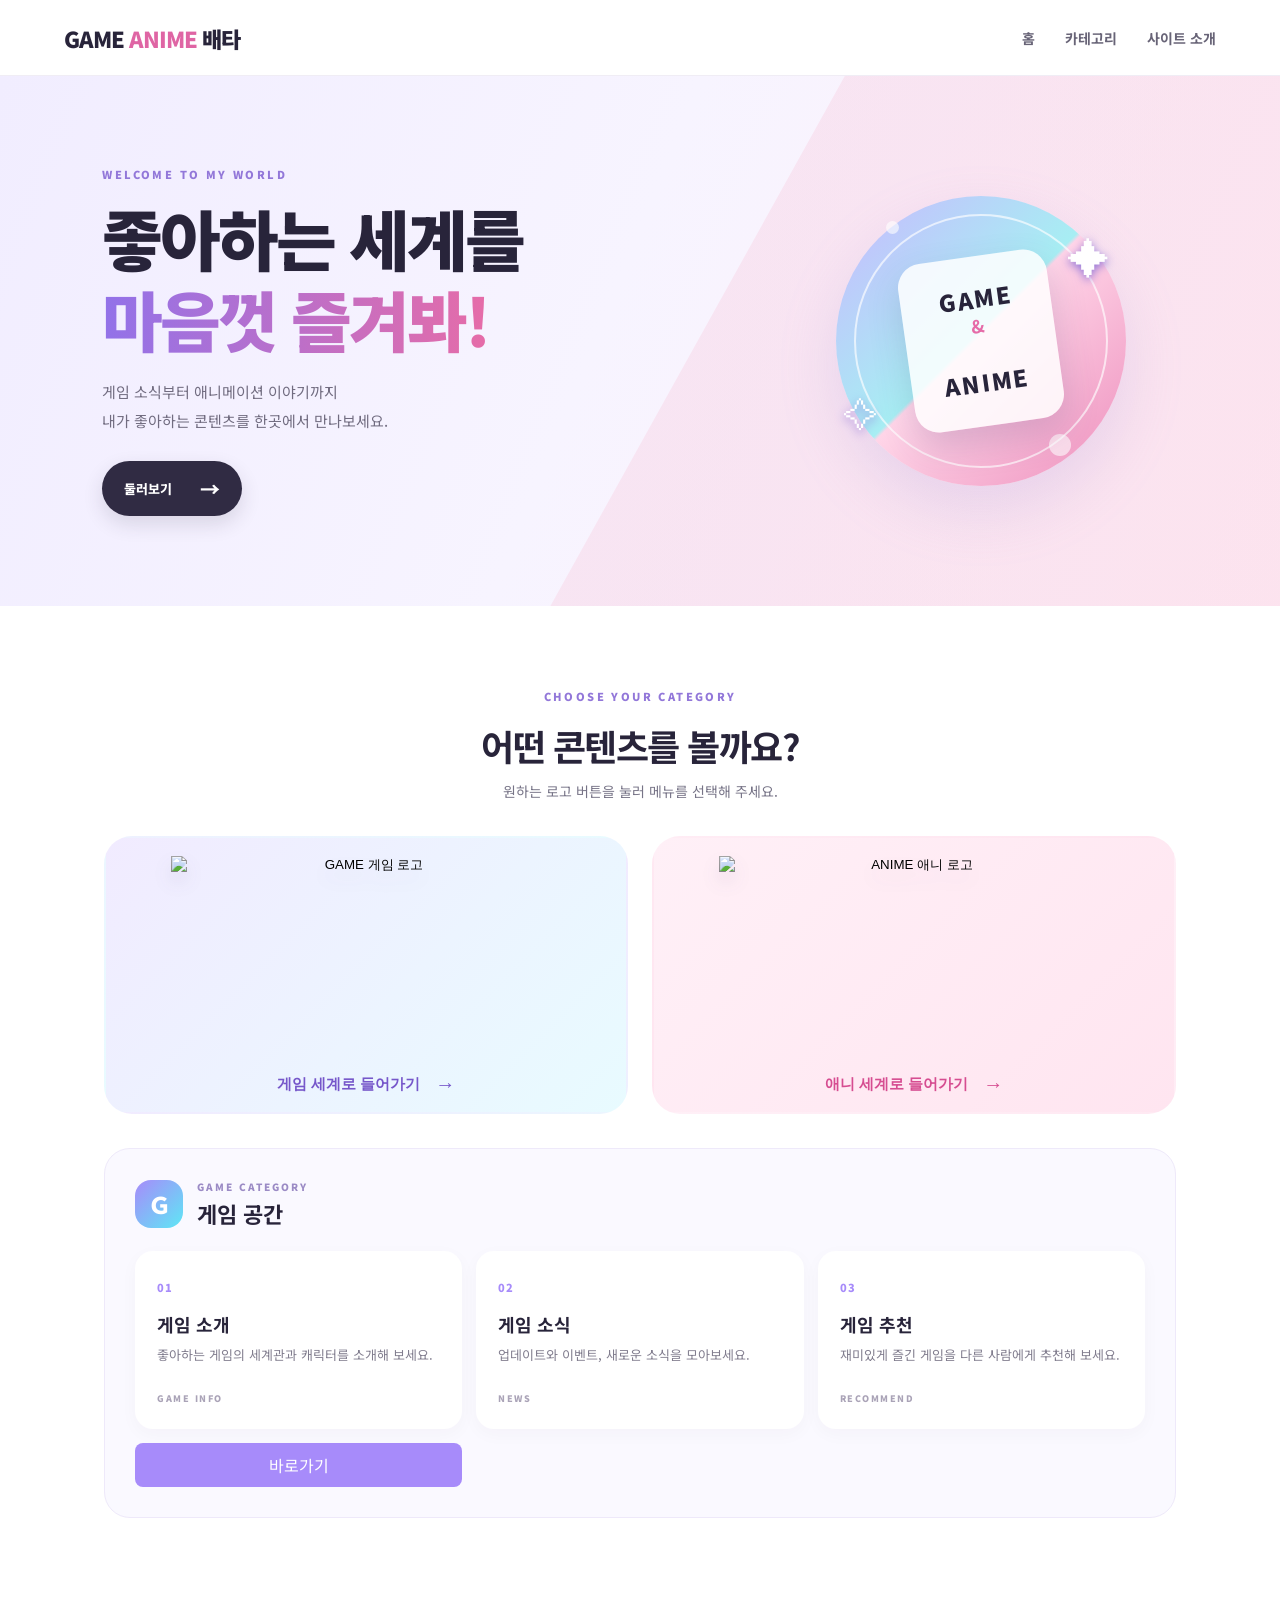
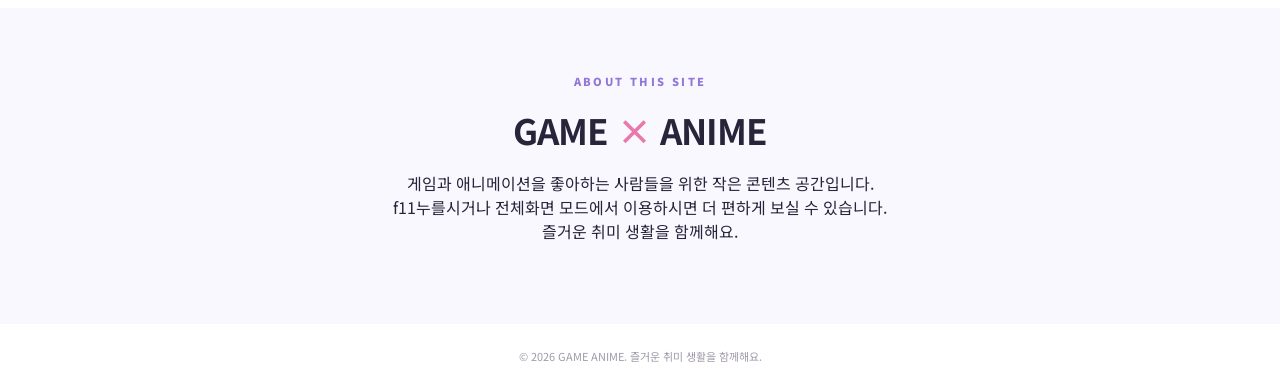
==== index.html @ bd2f6712 "Add files via upload" ====
<!DOCTYPE html>
<html lang="ko">
<head>
  <meta charset="UTF-8">
  <meta name="viewport" content="width=device-width, initial-scale=1.0">
  <meta name="description" content="게임과 애니메이션을 한곳에서 만나는 GAME ANIME 공간">
  <title>GAME ANIME | 게임 애니</title>
  <link rel="stylesheet" href="style.css">
</head>
<body>
  <header class="topbar">
    <a class="brand" href="#home">GAME <span>ANIME</span> 배타</a>
    <nav aria-label="주 메뉴">
      <a href="#home">홈</a>
      <a href="#choose">카테고리</a>
      <a href="#about">사이트 소개</a>
    </nav>
  </header>

  <main id="home">
    <section class="hero">
      <div class="hero-copy">
        <p class="eyebrow">WELCOME TO MY WORLD</p>
        <h1>좋아하는 세계를<br><span>마음껏 즐겨봐!</span></h1>
        <p class="intro">게임 소식부터 애니메이션 이야기까지<br>내가 좋아하는 콘텐츠를 한곳에서 만나보세요.</p>
        <a class="start-link" href="#choose">둘러보기 <span>→</span></a>
      </div>
      <div class="hero-decoration" aria-hidden="true">
        <span class="sparkle s1">✦</span><span class="sparkle s2">✧</span>
        <span class="circle c1"></span><span class="circle c2"></span>
        <div class="mini-card">GAME<br><b>&</b><br>ANIME</div>
      </div>
    </section>

    <section class="choose-section" id="choose">
      <div class="section-title">
        <p class="eyebrow">CHOOSE YOUR CATEGORY</p>
        <h2>어떤 콘텐츠를 볼까요?</h2>
        <p>원하는 로고 버튼을 눌러 메뉴를 선택해 주세요.</p>
      </div>
      <div class="category-buttons">
        <button class="category-button game-button" data-target="game-panel" aria-controls="game-panel" aria-pressed="true">
          <span class="logo-wrap"><img src="images/game_logo.png" alt="GAME 게임 로고"></span>
          <span class="button-caption">게임 세계로 들어가기 <b>→</b></span>
        </button>
        <button class="category-button anime-button" data-target="anime-panel" aria-controls="anime-panel" aria-pressed="false">
          <span class="logo-wrap"><img src="images/anime_logo.png" alt="ANIME 애니 로고"></span>
          <span class="button-caption">애니 세계로 들어가기 <b>→</b></span>
        </button>
      </div>

      <section id="game-panel" class="content-panel game-panel active" aria-live="polite">
        <div class="panel-heading"><span class="panel-icon">Ｇ</span><div><p>GAME CATEGORY</p><h3>게임 공간</h3></div></div>
        <div class="content-cards">
          <article class="content-card"><span class="card-number">01</span><h4>게임 소개</h4><p>좋아하는 게임의 세계관과 캐릭터를 소개해 보세요.</p><span class="card-tag">GAME INFO</span></article>
          <article class="content-card"><span class="card-number">02</span><h4>게임 소식</h4><p>업데이트와 이벤트, 새로운 소식을 모아보세요.</p><span class="card-tag">NEWS</span></article>
          <article class="content-card"><span class="card-number">03</span><h4>게임 추천</h4><p>재미있게 즐긴 게임을 다른 사람에게 추천해 보세요.</p><span class="card-tag">RECOMMEND</span></article>
          <a id="c1" href="index1.html">바로가기</a>
        </div>
      </section>

      <section id="anime-panel" class="content-panel anime-panel" aria-live="polite">
        <div class="panel-heading"><span class="panel-icon">Ａ</span><div><p>ANIME CATEGORY</p><h3>애니 공간</h3></div></div>
        <div class="content-cards">
          <article class="content-card"><span class="card-number">01</span><h4>애니 소개</h4><p>작품의 줄거리와 등장인물, 장르를 정리해 보세요.</p><span class="card-tag">ANIME INFO</span></article>
          <article class="content-card"><span class="card-number">02</span><h4>애니 소식</h4><p>신작 애니와 방영 소식을 확인하는 공간입니다.</p><span class="card-tag">NEWS</span></article>
          <article class="content-card"><span class="card-number">03</span><h4>애니 추천</h4><p>좋아하는 작품과 감상평을 함께 나눠보세요.</p><span class="card-tag">RECOMMEND</span></article>
          <a id="c2" href="index2.html">바로가기</a>
        </div>
      </section>
    </section>

    <section class="about-section" id="about">
      <p class="eyebrow">ABOUT THIS SITE</p>
      <h2>GAME <span>×</span> ANIME</h2>
      <p>게임과 애니메이션을 좋아하는 사람들을 위한 작은 콘텐츠 공간입니다. <br>
      f11누를시거나 전체화면 모드에서 이용하시면 더 편하게 보실 수 있습니다. <br>
      즐거운 취미 생활을 함께해요.</p>
      </p>
    </section>
  </main>
  <footer>© 2026 GAME ANIME. 즐거운 취미 생활을 함께해요.</footer>
  <script src="script.js"></script>

<meta name="viewport" content="width=device-width, initial-scale=1, viewport-fit=cover" />
<meta name="apple-mobile-web-app-capable" content="yes" />
<meta name="apple-mobile-web-app-status-bar-style" content="default" />
<meta name="apple-mobile-web-app-title" content="GAME WORLD" />



</body>
</html>
---- style.css ----
@import url('https://fonts.googleapis.com/css2?family=Noto+Sans+KR:wght@400;500;600;700;800;900&display=swap');

:root {
    --purple: #a78bfa;
    --cyan: #5ee7f5;
    --pink: #f7c8dc;
    --deep-pink: #e85b9b;
    --ink: #28243a;
    --muted: #777487
}

* {
    box-sizing: border-box
}

html {
    scroll-behavior: smooth
}

body {
    margin: 0;
    font-family: 'Noto Sans KR', sans-serif;
    color: var(--ink);
    background: #fff
}

a {
    color: inherit;
    text-decoration: none
}

.topbar {
    height: 76px;
    padding: 0 max(5vw, 24px);
    display: flex;
    align-items: center;
    justify-content: space-between;
    background: rgba(255, 255, 255, .92);
    position: sticky;
    top: 0;
    z-index: 10;
    border-bottom: 1px solid #f0edf5;
    backdrop-filter: blur(12px)
}

.brand {
    font-size: 22px;
    font-weight: 900;
    letter-spacing: -1px
}

.brand span {
    color: #df65a4
}

.topbar nav {
    display: flex;
    gap: 30px;
    font-size: 14px;
    font-weight: 700;
    color: #686477
}

.topbar nav a:hover {
    color: #9273e9
}

.hero {
    min-height: 510px;
    padding: 90px max(8vw, 28px);
    position: relative;
    overflow: hidden;
    display: flex;
    align-items: center;
    background: linear-gradient(112deg, #f1edff 0%, #f7f4ff 47%, #fff1f8 100%)
}

.hero:after {
    content: "";
    position: absolute;
    inset: 0;
    background: linear-gradient(120deg, rgba(167, 139, 250, .18) 0 48%, rgba(247, 200, 220, .34) 48% 100%);
    clip-path: polygon(66% 0, 100% 0, 100% 100%, 43% 100%);
    pointer-events: none
}

.hero-copy {
    position: relative;
    z-index: 1
}

.eyebrow {
    font-size: 11px;
    font-weight: 900;
    letter-spacing: 2.4px;
    color: #9277d9;
    margin: 0 0 15px
}

.hero h1 {
    font-size: clamp(38px, 6vw, 66px);
    line-height: 1.22;
    letter-spacing: -3px;
    margin: 0;
    font-weight: 900
}

.hero h1 span {
    background: linear-gradient(90deg, #9272e9, #e66ca8);
    -webkit-background-clip: text;
    background-clip: text;
    color: transparent
}

.intro {
    font-size: 15px;
    line-height: 1.9;
    color: #716c80;
    margin: 20px 0 26px
}

.start-link {
    display: inline-flex;
    align-items: center;
    gap: 28px;
    padding: 13px 22px;
    border-radius: 30px;
    background: #302b43;
    color: white;
    font-size: 13px;
    font-weight: 800;
    box-shadow: 0 8px 20px #302b4324
}

.start-link span {
    font-size: 20px
}

.hero-decoration {
    position: absolute;
    right: 12%;
    top: 50%;
    transform: translateY(-50%);
    width: 290px;
    height: 290px;
    border-radius: 50%;
    background: linear-gradient(135deg, #c9b8ff, #a7eef3 48%, #ffd5e8 49%, #ed8ebc);
    box-shadow: 0 25px 60px #a18bd533;
    display: grid;
    place-items: center;
    z-index: 1
}

.hero-decoration:before {
    content: "";
    position: absolute;
    inset: 18px;
    border: 2px solid #ffffffa8;
    border-radius: 50%
}

.mini-card {
    width: 150px;
    height: 170px;
    border-radius: 24px;
    background: #ffffffd9;
    display: grid;
    place-content: center;
    text-align: center;
    font-size: 23px;
    font-weight: 900;
    line-height: 1.3;
    letter-spacing: 2px;
    transform: rotate(-8deg);
    box-shadow: 0 15px 35px #51427b30
}

.mini-card b {
    font-size: 18px;
    color: #e66ca8
}

.sparkle {
    position: absolute;
    color: white;
    text-shadow: 0 3px 10px #9075d8
}

.s1 {
    font-size: 42px;
    right: 16px;
    top: 30px
}

.s2 {
    font-size: 34px;
    left: 8px;
    bottom: 48px
}

.circle {
    position: absolute;
    border-radius: 50%;
    background: #fff9
}

.c1 {
    width: 22px;
    height: 22px;
    right: 55px;
    bottom: 30px
}

.c2 {
    width: 13px;
    height: 13px;
    left: 50px;
    top: 25px
}

.choose-section {
    padding: 82px 24px 90px;
    max-width: 1120px;
    margin: auto
}

.section-title {
    text-align: center;
    margin-bottom: 35px
}

.section-title h2 {
    font-size: clamp(26px, 4vw, 36px);
    margin: 0 0 10px;
    letter-spacing: -1.5px
}

.section-title>p:last-child {
    color: var(--muted);
    font-size: 14px;
    margin: 0
}

.category-buttons {
    display: grid;
    grid-template-columns: 1fr 1fr;
    gap: 24px;
    margin-bottom: 34px
}

.category-button {
    border: 2px solid transparent;
    border-radius: 28px;
    padding: 18px 20px 16px;
    cursor: pointer;
    transition: .22s;
    min-width: 0;
    text-align: center
}

.game-button {
    background: linear-gradient(135deg, #f1ebff, #e8fbff)
}

.anime-button {
    background: linear-gradient(135deg, #fff0f7, #ffe5f0)
}

.category-button:hover {
    transform: translateY(-5px);
    box-shadow: 0 16px 35px #493c6418
}

.category-button.selected {
    border-color: #a78bfa;
    box-shadow: 0 12px 30px #a78bfa30
}

.anime-button.selected {
    border-color: #e85b9b;
    box-shadow: 0 12px 30px #e85b9b25
}

.logo-wrap {
    height: 210px;
    display: flex;
    align-items: center;
    justify-content: center
}

.logo-wrap img {
    width: min(100%, 390px);
    height: 100%;
    object-fit: contain;
    filter: drop-shadow(0 10px 9px #44335b18);
    transition: transform .2s
}

.category-button:hover img {
    transform: scale(1.04)
}

.button-caption {
    display: flex;
    justify-content: center;
    align-items: center;
    gap: 15px;
    font-weight: 900;
    font-size: 15px;
    padding-top: 7px
}

.game-button .button-caption {
    color: #7657ca
}

.anime-button .button-caption {
    color: #d64d91
}

.button-caption b {
    font-size: 20px
}

.content-panel {
    display: none;
    border-radius: 26px;
    padding: 30px;
    background: #faf9ff;
    border: 1px solid #eee9fa
}

.content-panel.active {
    display: block;
    animation: fade .25s ease
}

.anime-panel {
    background: #fff8fb;
    border-color: #f8e4ee
}

@keyframes fade {
    from {
        opacity: 0;
        transform: translateY(8px)
    }

    to {
        opacity: 1;
        transform: translateY(0)
    }
}

.panel-heading {
    display: flex;
    align-items: center;
    gap: 14px;
    margin-bottom: 22px
}

.panel-icon {
    width: 48px;
    height: 48px;
    display: grid;
    place-items: center;
    border-radius: 16px;
    background: linear-gradient(135deg, var(--purple), var(--cyan));
    color: white;
    font-size: 23px;
    font-weight: 900
}

.anime-panel .panel-icon {
    background: linear-gradient(135deg, var(--pink), var(--deep-pink))
}

.panel-heading p {
    font-size: 10px;
    letter-spacing: 2px;
    font-weight: 900;
    color: #9b8bc5;
    margin: 0 0 3px
}

.anime-panel .panel-heading p {
    color: #d77da8
}

.panel-heading h3 {
    font-size: 22px;
    margin: 0
}

.content-cards {
    display: grid;
    grid-template-columns: repeat(3, 1fr);
    gap: 14px
}

.content-cards>#c1 {
    display: inline-block;
    text-decoration: none;
    color: #fff;
    background: #a78bfa;
    padding: 10px 20px;
    border-radius: 8px;
    text-align: center;
}

.content-cards>#c1:hover {
    background: #9272e9;
}

.content-cards>#c2 {
    display: inline-block;
    text-decoration: none;
    color: #fff;
    background: #ff94c4;
    padding: 10px 20px;
    border-radius: 8px;
    text-align: center;
}

.content-cards>#c2:hover {
    background: #ff60a7;
}

.content-card {
    background: white;
    border-radius: 18px;
    padding: 22px;
    min-height: 175px;
    position: relative;
    box-shadow: 0 5px 18px #33224b08
}

.card-number {
    font-size: 11px;
    color: #a78bfa;
    font-weight: 900;
    letter-spacing: 1px
}

.anime-panel .card-number {
    color: #e879aa
}

.content-card h4 {
    font-size: 18px;
    margin: 14px 0 7px
}

.content-card p {
    font-size: 13px;
    line-height: 1.7;
    color: #817d8e;
    margin: 0 0 17px
}

.card-tag {
    font-size: 9px;
    letter-spacing: 1.5px;
    color: #aaa3b7;
    font-weight: 900
}

.about-section {
    text-align: center;
    padding: 65px 20px;
    background: #faf8ff
}

.about-section h2 {
    font-size: 35px;
    letter-spacing: -1px;
    margin: 0 0 10px
}

.about-section h2 span {
    color: #e879aa
}

.about-section>p:last-child {
    font-size: 14px;
    color: var(--muted)
}

footer {
    text-align: center;
    padding: 24px;
    color: #a09aaa;
    font-size: 11px
}

@media(max-width:760px) {
    .hero {
        min-height: 600px;
        align-items: flex-start;
        padding-top: 75px
    }

    .hero-decoration {
        width: 190px;
        height: 190px;
        right: 8%;
        top: auto;
        bottom: 35px;
        transform: none
    }

    .mini-card {
        width: 105px;
        height: 120px;
        font-size: 17px
    }

    .s1 {
        font-size: 28px
    }

    .hero h1 {
        font-size: 45px
    }

    .topbar nav {
        gap: 14px;
        font-size: 12px
    }

    .category-buttons {
        gap: 13px
    }

    .category-button {
        padding: 12px;
        border-radius: 20px
    }

    .logo-wrap {
        height: 145px
    }

    .button-caption {
        font-size: 12px;
        gap: 6px
    }

    .content-cards {
        grid-template-columns: 1fr
    }

    .content-card {
        min-height: 140px
    }

    .content-panel {
        padding: 20px
    }
}

@media(max-width:440px) {
    .brand {
        font-size: 18px
    }

    .topbar {
        padding: 0 16px
    }

    .topbar nav {
        gap: 10px
    }

    .hero h1 {
        font-size: 39px
    }

    .category-buttons {
        grid-template-columns: 1fr
    }

    .logo-wrap {
        height: 170px
    }

    .category-button {
        padding: 14px
    }

    .choose-section {
        padding: 60px 17px
    }

    .section-title h2 {
        font-size: 27px
    }
}
*,
*::before,
*::after {
  box-sizing: border-box;
}

html,
body {
  margin: 0;
  padding: 0;
  width: 100%;
  max-width: 100vw;
  overflow-x: hidden;
  -webkit-tap-highlight-color: transparent;
}

img,
svg,
video {
  max-width: 100%;
  height: auto;
  display: block;
}

button,
a,
input,
select {
  max-width: 100%;
  touch-action: manipulation;
  overflow-wrap: anywhere;
}

button,
.touch-btn {
  min-height: 44px;
}

.grid-container {
  display: grid;
  gap: 16px;
  width: 100%;
  padding: 16px;
  grid-template-columns: repeat(4, minmax(0, 1fr));
}

@media (max-width: 1023px) {
  .grid-container {
    grid-template-columns: repeat(2, minmax(0, 1fr));
    gap: 14px;
    padding: 14px;
  }
}

@media (max-width: 600px) {
  .grid-container {
    grid-template-columns: minmax(0, 1fr);
    gap: 12px;
    padding: 12px;
  }
}

.auth-bar {
  display: flex;
  flex-wrap: wrap;
  align-items: center;
  gap: 8px;
  padding: 10px 14px;
}

html,
body {
  min-height: 100dvh;
  padding-top: env(safe-area-inset-top);
  padding-bottom: env(safe-area-inset-bottom);
  padding-left: env(safe-area-inset-left);
  padding-right: env(safe-area-inset-right);
  -webkit-text-size-adjust: 100%;
}

/* iOS 입력 시 자동 줌인 방지(16px 이상) */
input,
select,
textarea {
  font-size: 16px;
}

/* 터치 버튼·카드에서 불필요한 롱프레스 메뉴/선택 방지 */
button,
.touch-btn,
.card-action {
  -webkit-touch-callout: none;
  -webkit-user-select: none;
  user-select: none;
  touch-action: manipulation;
}

/* 하단 고정 바가 있다면 iOS 홈 인디케이터 영역 확보 */
.bottom-bar {
  padding-bottom: calc(10px + env(safe-area-inset-bottom));
}
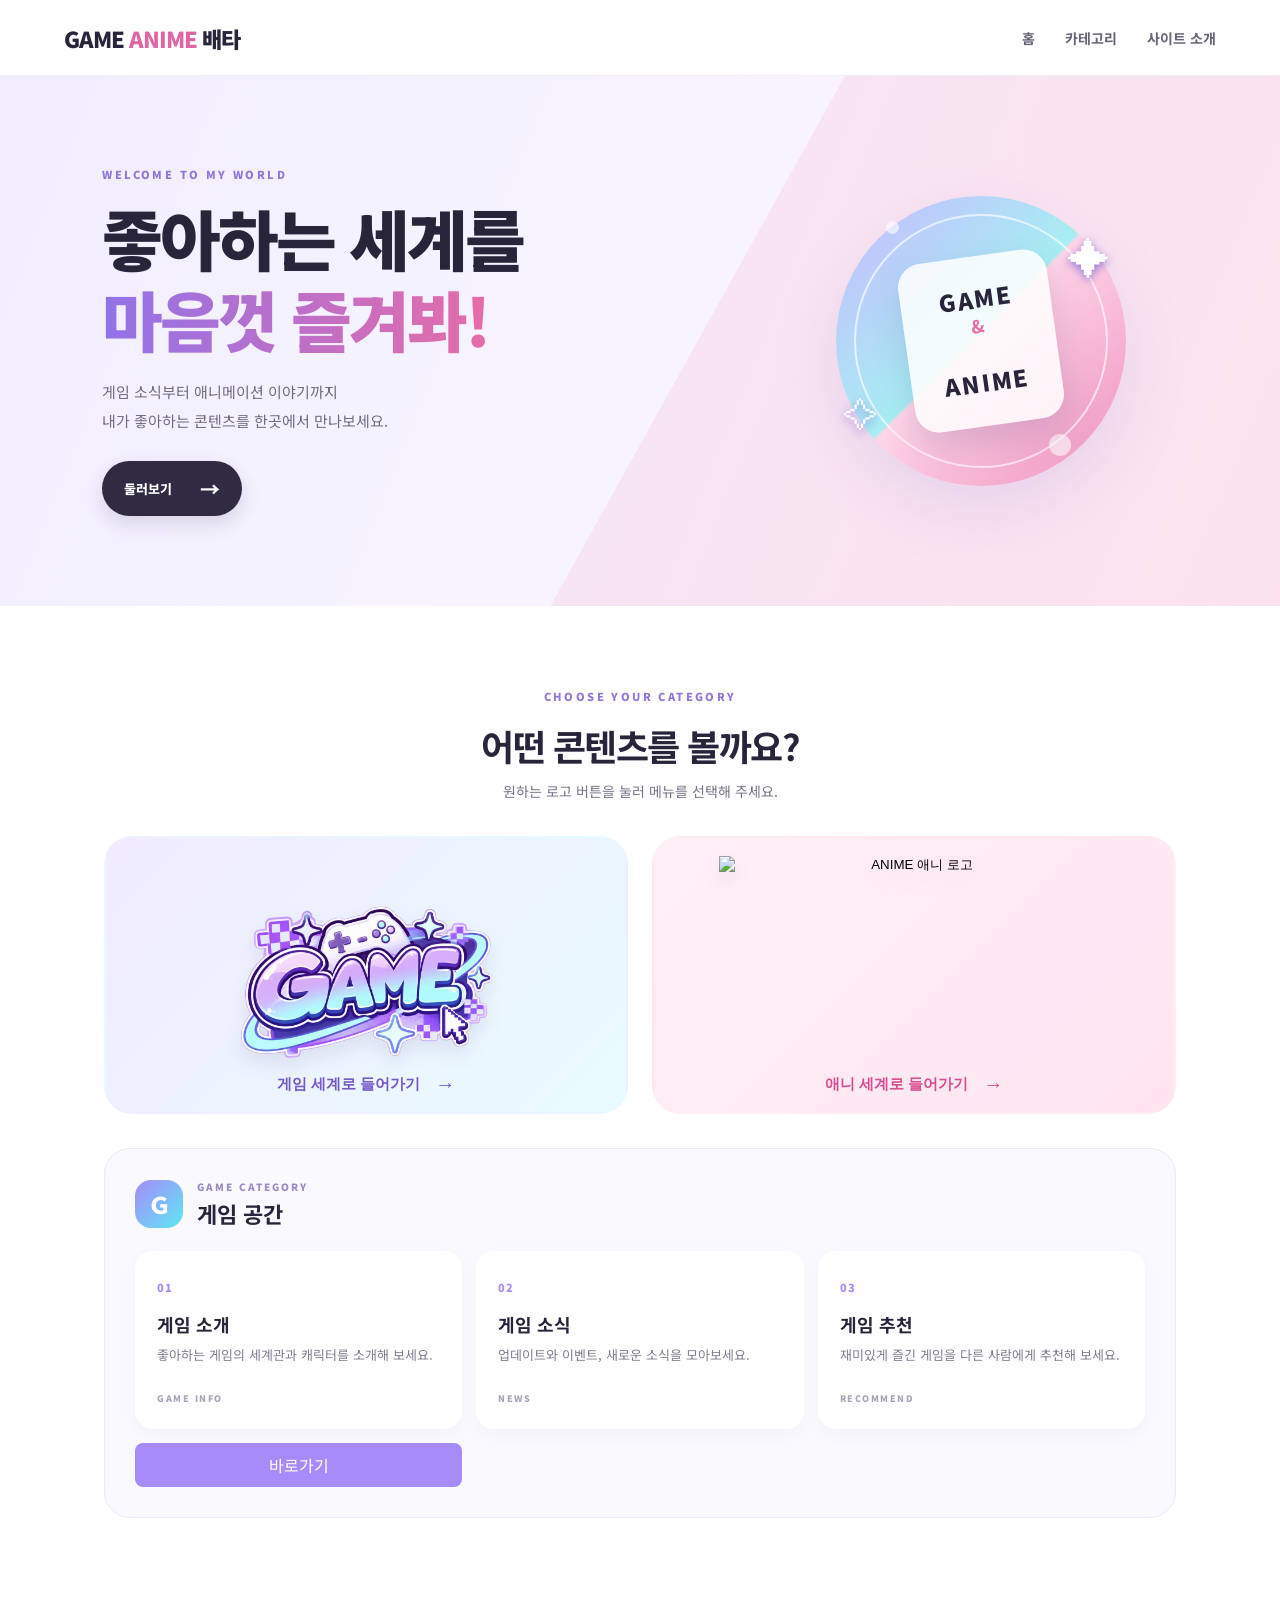
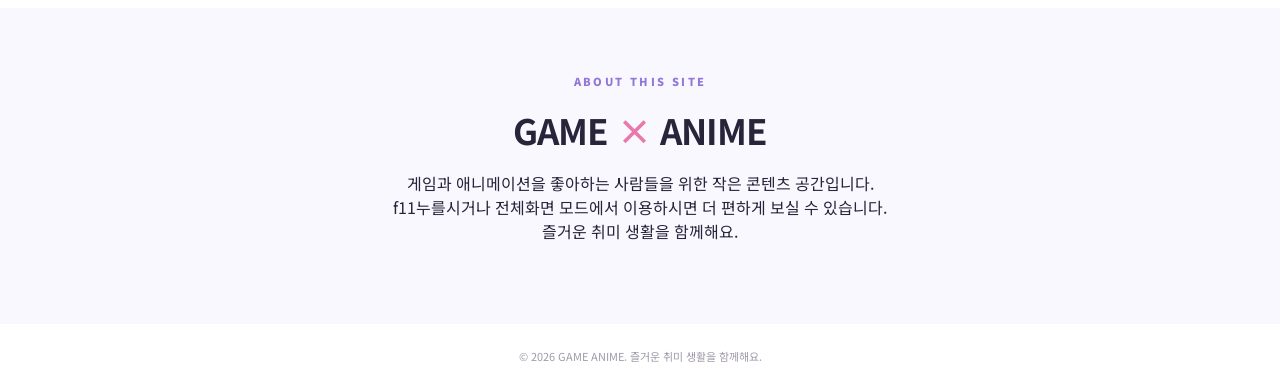
==== commit 6f07b9e6: "Add files via upload" ====
--- a/index.html
+++ b/index.html
@@ -75,7 +75,7 @@
       <h2>GAME <span>×</span> ANIME</h2>
       <p>게임과 애니메이션을 좋아하는 사람들을 위한 작은 콘텐츠 공간입니다. <br>
       f11누를시거나 전체화면 모드에서 이용하시면 더 편하게 보실 수 있습니다. <br>
-      즐거운 취미 생활을 함께해요.</p>
+      즐거운 취미 생활을 함께해요.</p> 
       </p>
     </section>
   </main>
@@ -87,8 +87,6 @@
 <meta name="apple-mobile-web-app-status-bar-style" content="default" />
 <meta name="apple-mobile-web-app-title" content="GAME WORLD" />
 
-
-
 </body>
 </html>
 
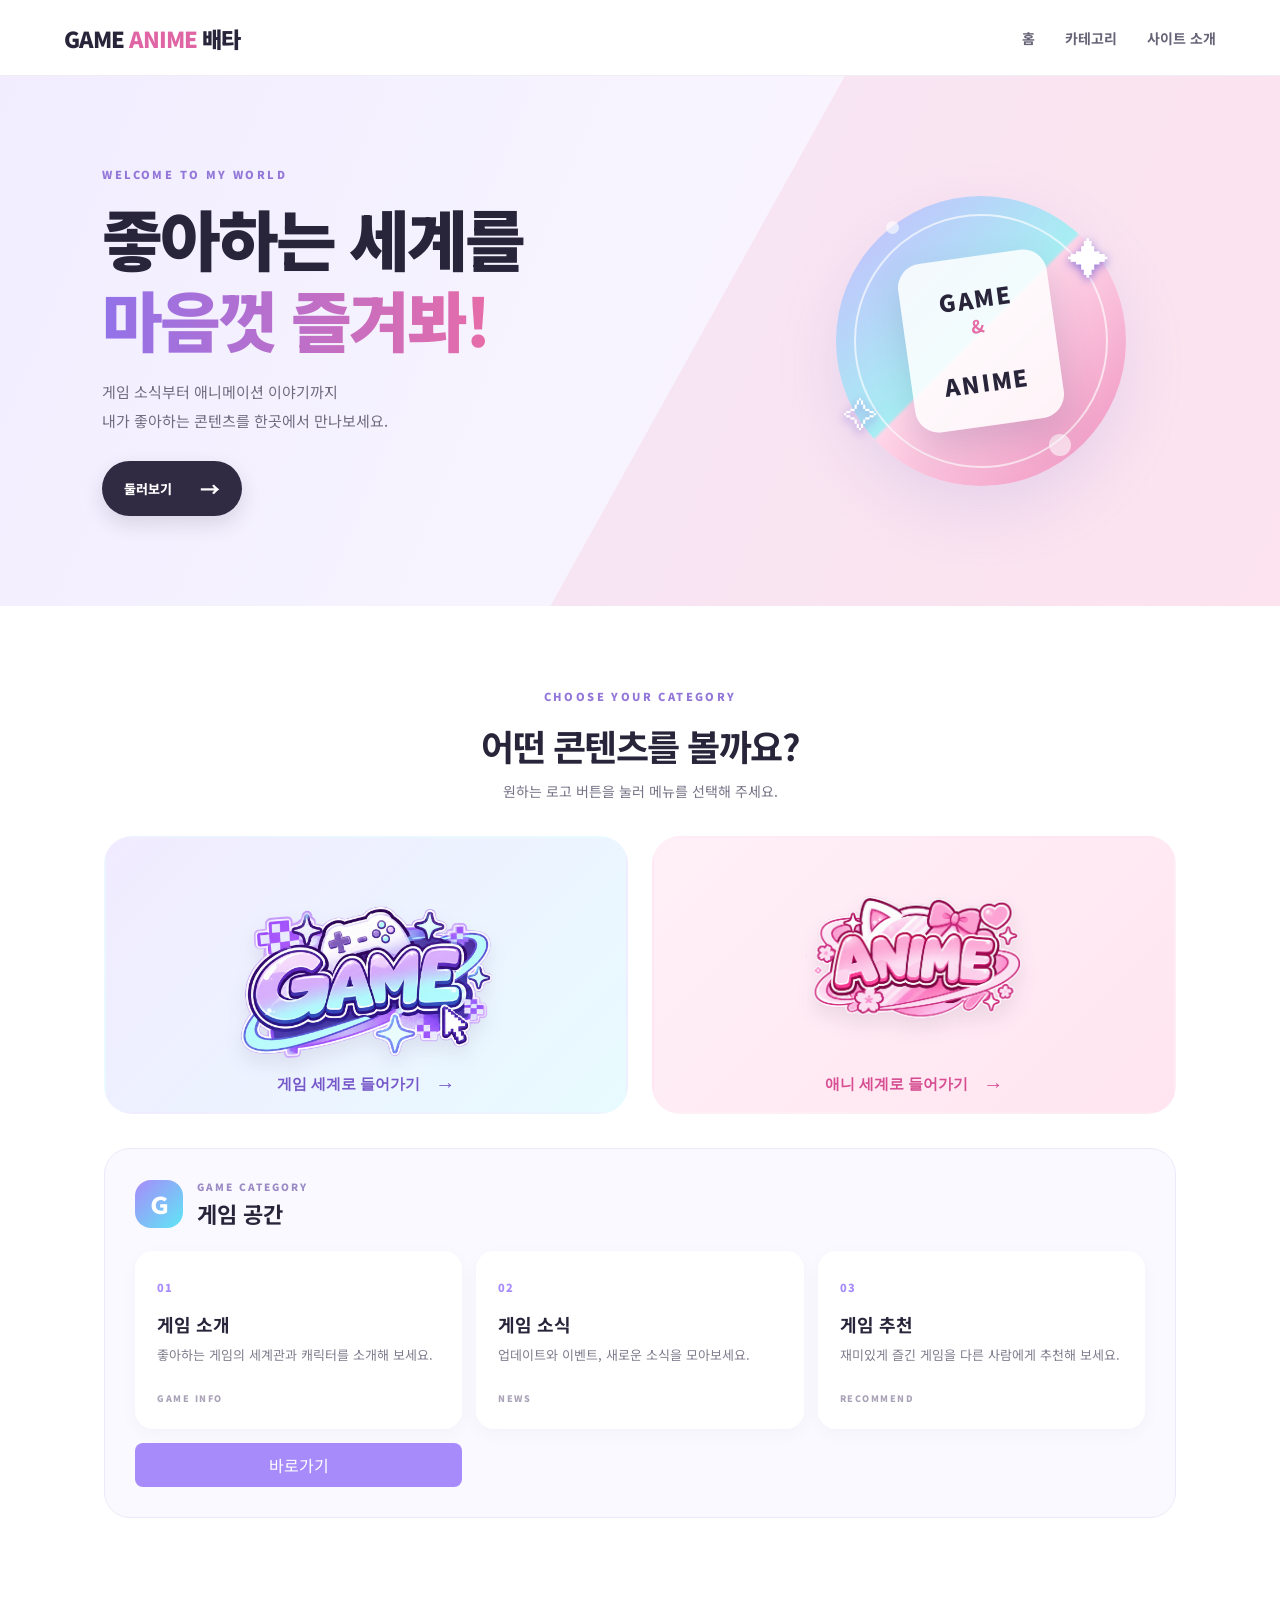
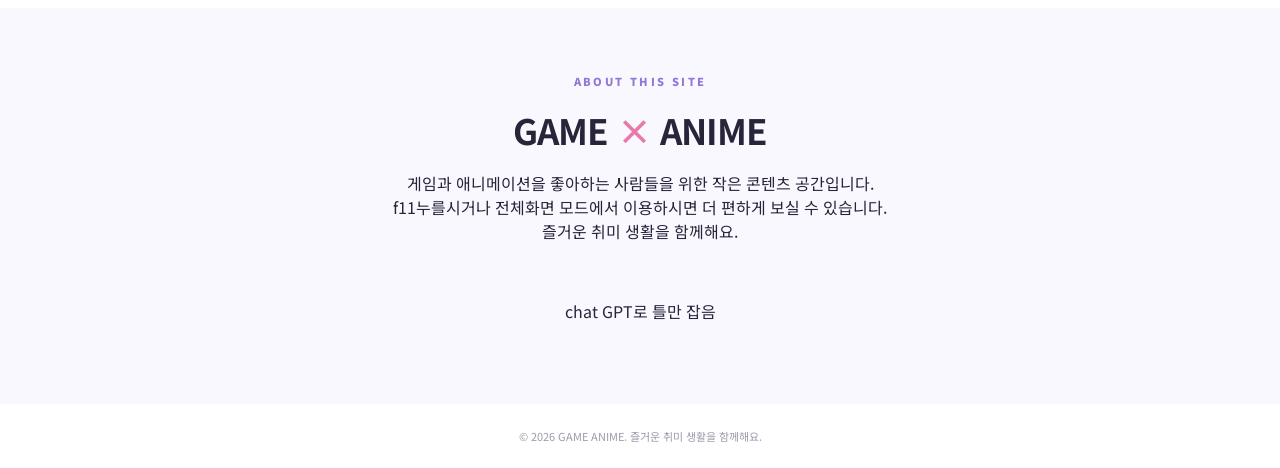
==== commit c481ea11: "Add files via upload" ====
--- a/index.html
+++ b/index.html
@@ -75,7 +75,8 @@
       <h2>GAME <span>×</span> ANIME</h2>
       <p>게임과 애니메이션을 좋아하는 사람들을 위한 작은 콘텐츠 공간입니다. <br>
       f11누를시거나 전체화면 모드에서 이용하시면 더 편하게 보실 수 있습니다. <br>
-      즐거운 취미 생활을 함께해요.</p> 
+      즐거운 취미 생활을 함께해요.</p> <br>
+      <p>chat GPT로 틀만 잡음</p> 
       </p>
     </section>
   </main>
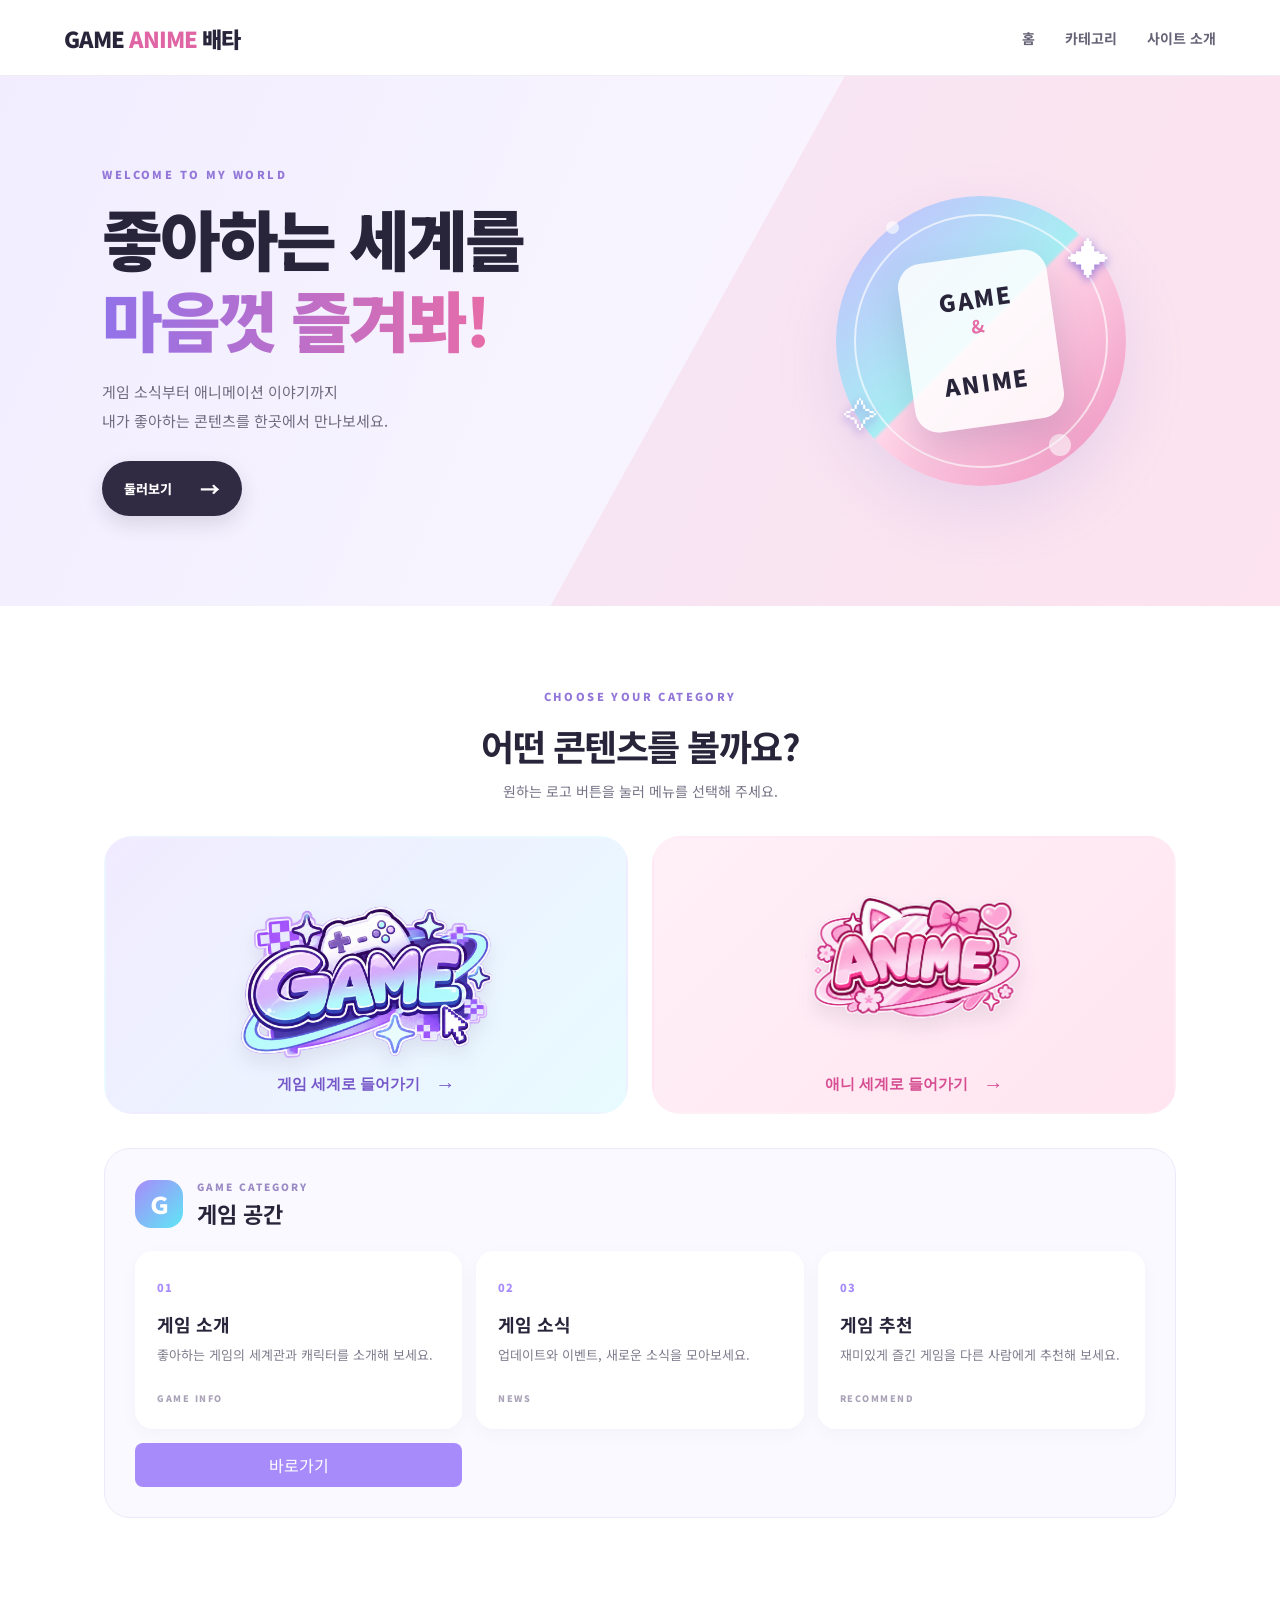
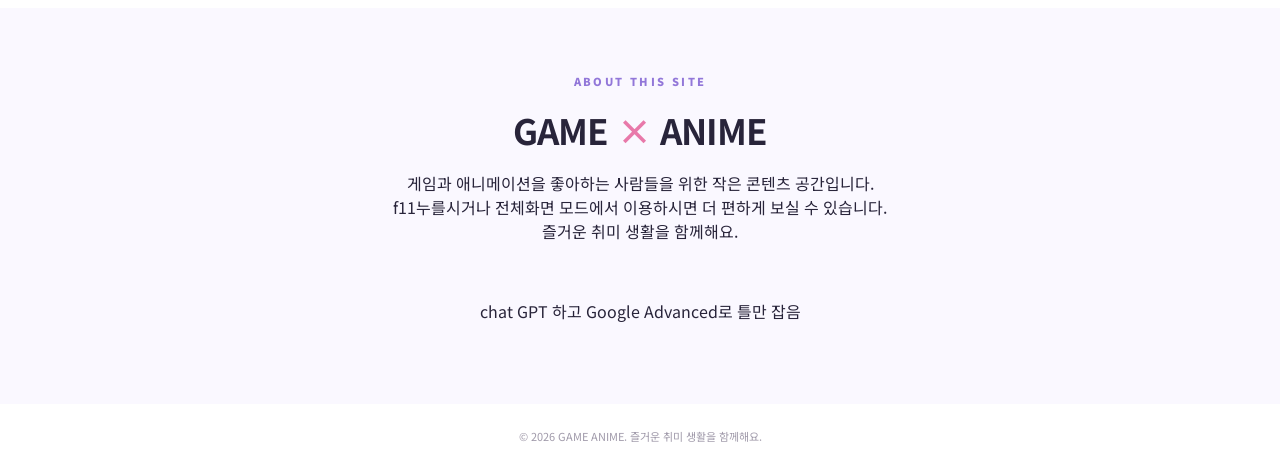
==== commit c5e3f920: "Add files via upload" ====
--- a/index.html
+++ b/index.html
@@ -76,7 +76,7 @@
       <p>게임과 애니메이션을 좋아하는 사람들을 위한 작은 콘텐츠 공간입니다. <br>
       f11누를시거나 전체화면 모드에서 이용하시면 더 편하게 보실 수 있습니다. <br>
       즐거운 취미 생활을 함께해요.</p> <br>
-      <p>chat GPT로 틀만 잡음</p> 
+      <p>chat GPT 하고 Google Advanced로 틀만 잡음</p> 
       </p>
     </section>
   </main>
